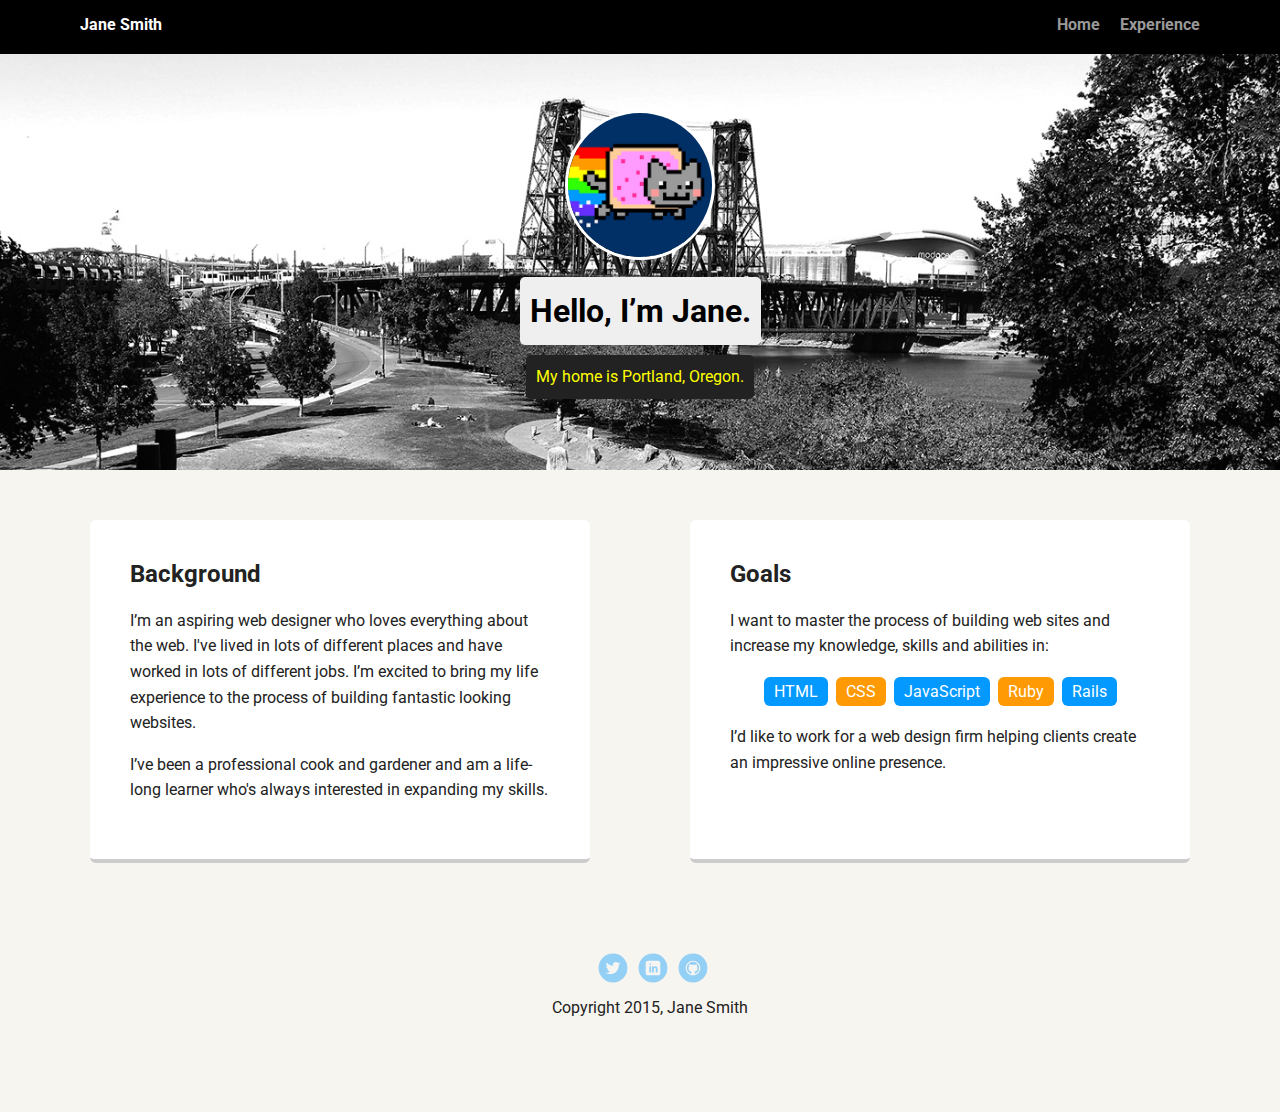
==== index.html @ ca8f7e8f "Added Project 1 files" ====
<!doctype html>
<html lang="en">
<head>
  <meta charset="utf-8">
  <title>Jane Smith's Profile</title>
  <meta name="viewport" content="width=device-width, initial-scale=1.0">
  <link rel="stylesheet" href="styles.css">
  <link href="https://fonts.googleapis.com/css?family=Muli%7CRoboto:400,300,500,700,900" rel="stylesheet"></head>
  <body>

    <div class="main-nav">
        <ul class="nav">
          <li class="name">Jane Smith</li>
          <li><a href="#">Home</a></li>
          <li><a href="#">Experience</a></li>
        </ul>
    </div>

    <header>
      <img src="images/me.png" alt="Drawing of Jane Smith" class="profile-image">
      <h1 class="tag name">Hello, I’m Jane.</h1>
      <p class="tag location">My home is Portland, Oregon.</p>
    </header>

    <main class="flex">
      <div class="card">
        <h2>Background</h2>
        <p>I’m an aspiring web designer who loves everything about the web. I've lived in lots of different places and have worked in lots of different jobs. I’m excited to bring my life experience to the process of building fantastic looking websites.</p>
        <p>I’ve been a professional cook and gardener and am a life-long learner who's always interested in expanding my skills.</p>
      </div> 

      <div class="card">
        <h2>Goals</h2>
        <p>I want to master the process of building web sites and increase my knowledge, skills and abilities in:</p>
        <ul class="skills">
          <li>HTML</li>
          <li>CSS</li>
          <li>JavaScript</li>
          <li>Ruby</li>
          <li>Rails</li>
        </ul>
        <p>I’d like to work for a web design firm helping clients create an impressive online presence.</p>
      </div> 

    </main>
    <footer>
      <ul>
        <li><a href="#" class="social twitter">Twitter</a></li>
        <li><a href="#" class="social linkedin">LinkedIn</a></li>
        <li><a href="#" class="social github">Github</a></li>
      </ul>
      <p class="copyright">Copyright 2015, Jane Smith</p>
    </footer>
  </body>
  </html>
---- styles.css ----
/* Global Layout Set-up */
* { 
  box-sizing: border-box;
}
  
body {
  margin: 0;
  padding: 0;
  text-align: center;
  font-family: 'Roboto', sans-serif;
  color: #222;
  background: #f7f5f0;
}
/* Link Styles */

a {
  text-decoration: none;
  color: #999;
}
a:hover {
  color: #6633ff;
}

/* Section Styles */

.main-nav {
  width: 100%;
  background: black;
  min-height: 30px;
  padding: 10px;
  position: fixed;
  text-align: center;
}
.nav {
  display: flex;
  justify-content: space-around;
  font-weight: 700;
  list-style-type: none;
  margin: 0 auto;
  padding: 0;
}

.nav .name {
    display: block;
    margin-right: auto;
    color: white;
}
.nav li {
  padding: 5px 10px 10px 10px;
}
.nav a {
  transition: all .5s;
}
.nav a:hover {
  color: white
}

header {
  text-align: center;
  background: url('images/portland.jpg') no-repeat top center ;
  background-size: cover;
  overflow: hidden;
  padding-top: 60px;
}
header {
  line-height: 1.5;
}
header .profile-image {
  margin-top: 50px;
  width: 150px;
  height: 150px;
  border-radius: 50%;
  border: 3px solid white;
  transition: all .5s;
}
header .profile-image:hover {
  transform: scale(1.2) rotate(5deg);
}
.tag {
  background-color: #efefef;
  color: black;
  padding: 10px;
  border-radius: 5px;
  display: table;
  margin: 10px auto;
} 
.location {
  background-color: #222;
  color: yellow;
}
.card {
  margin: 30px;
  padding: 20px 40px 40px;
  max-width: 500px;
  text-align: left;
  background: #fff;
  border-bottom: 4px solid #ccc;
  border-radius: 6px;
  transition: all .5s;
}
.card:hover {
  border-color: #ff99ff;
}

ul.skills {
  padding: 0;
  text-align: center;
}

.skills li {
  border-radius: 6px;
  display: inline-block;
  background: #ff9904;
  color: white;
  padding: 5px 10px;
  margin: 2px;
}

.skills li:nth-child(odd) {
  background: #0399ff;
}

footer {
  width: 100%;
  min-height: 30px;
  padding: 20px 0 40px 20px;
}

footer .copyright {
  top: -8px;
  font-size: .75em;
}

footer ul {
  list-style-type: none;
  margin: 0;
  padding: 0;
}

footer ul li {
  display: inline-block;
}

a.social {
  display: inline-block;
  text-indent: -9999px;
  margin-left: 5px;
  width: 30px;
  height: 30px;
  background-size: 30px 30px;
  opacity: .4;
  transition: all .5s;
}
a.twitter {
  background-image: url(images/twitter.svg);
}
a.linkedin {
  background-image: url(images/linkedin.svg);
}
a.github {
  background-image: url(images/github.svg);
}
a.social:hover {
  opacity: 1;
}
.clearfix {
  clear: both;
}

/* Styles for larger screens */
@media screen and (min-width: 720px) {
  
  .flex {
      display: -ms-flexbox;      /* TWEENER - IE 10 */
      display: flex; 
      max-width: 1200px;
      -ms-flex-pack: distribute;
      justify-content: space-around;
      margin: 0 auto;
  }

  header {
    min-height: 470px;
  }

  .nav {
    max-width: 1200px;
    padding: 0 30px;
  }


  main {
    padding-top: 20px;
  }

  main p {
    line-height: 1.6em;
  }

  footer {
    font-size: 1.3em;
    max-width: 1200px;
    margin: 40px auto;
  }

}
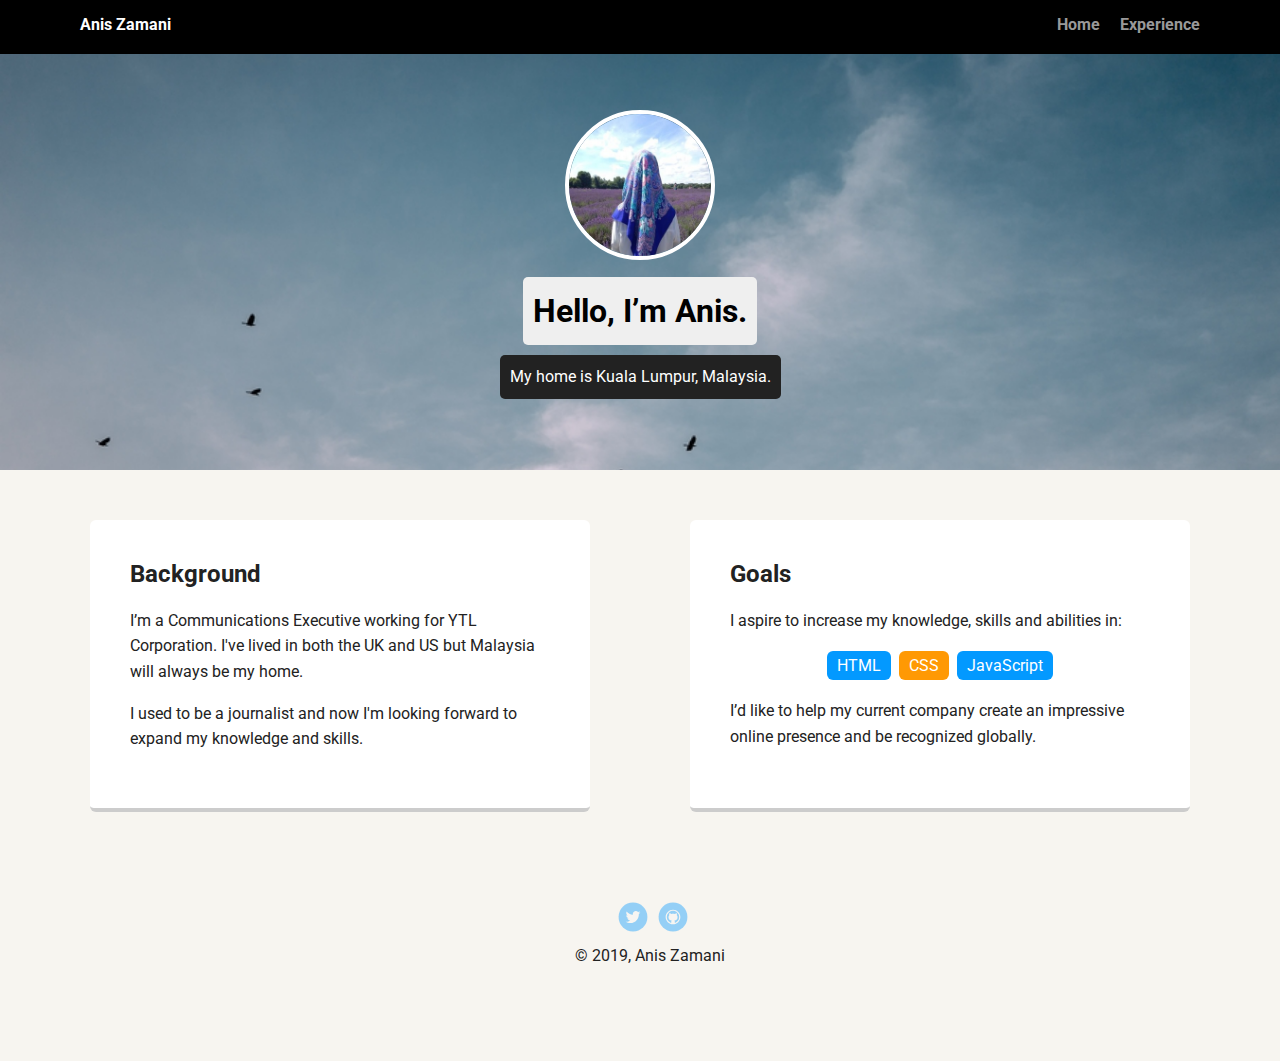
==== commit 1845004e: "Updated index file" ====
--- a/index.html
+++ b/index.html
@@ -2,7 +2,7 @@
 <html lang="en">
 <head>
   <meta charset="utf-8">
-  <title>Jane Smith's Profile</title>
+  <title>Anis Zamani's Profile</title>
   <meta name="viewport" content="width=device-width, initial-scale=1.0">
   <link rel="stylesheet" href="styles.css">
   <link href="https://fonts.googleapis.com/css?family=Muli%7CRoboto:400,300,500,700,900" rel="stylesheet"></head>
@@ -10,46 +10,43 @@
 
     <div class="main-nav">
         <ul class="nav">
-          <li class="name">Jane Smith</li>
-          <li><a href="#">Home</a></li>
-          <li><a href="#">Experience</a></li>
+          <li class="name">Anis Zamani</li>
+          <li><a href="index.html">Home</a></li>
+          <li><a href="experience.html">Experience</a></li>
         </ul>
     </div>
 
     <header>
-      <img src="images/me.png" alt="Drawing of Jane Smith" class="profile-image">
-      <h1 class="tag name">Hello, I’m Jane.</h1>
-      <p class="tag location">My home is Portland, Oregon.</p>
+      <img src="images/az.jpg" alt="Picture of Anis Zamani" class="profile-image">
+      <h1 class="tag name">Hello, I’m Anis.</h1>
+      <p class="tag location">My home is Kuala Lumpur, Malaysia.</p>
     </header>
 
     <main class="flex">
       <div class="card">
         <h2>Background</h2>
-        <p>I’m an aspiring web designer who loves everything about the web. I've lived in lots of different places and have worked in lots of different jobs. I’m excited to bring my life experience to the process of building fantastic looking websites.</p>
-        <p>I’ve been a professional cook and gardener and am a life-long learner who's always interested in expanding my skills.</p>
-      </div> 
+        <p>I’m a Communications Executive working for YTL Corporation. I've lived in both the UK and US but Malaysia will always be my home.</p>
+        <p>I used to be a journalist and now I'm looking forward to expand my knowledge and skills.</p>
+      </div>
 
       <div class="card">
         <h2>Goals</h2>
-        <p>I want to master the process of building web sites and increase my knowledge, skills and abilities in:</p>
+        <p>I aspire to increase my knowledge, skills and abilities in:</p>
         <ul class="skills">
           <li>HTML</li>
           <li>CSS</li>
           <li>JavaScript</li>
-          <li>Ruby</li>
-          <li>Rails</li>
         </ul>
-        <p>I’d like to work for a web design firm helping clients create an impressive online presence.</p>
-      </div> 
+        <p>I’d like to help my current company create an impressive online presence and be recognized globally.</p>
+      </div>
 
     </main>
     <footer>
       <ul>
-        <li><a href="#" class="social twitter">Twitter</a></li>
-        <li><a href="#" class="social linkedin">LinkedIn</a></li>
-        <li><a href="#" class="social github">Github</a></li>
+        <li><a href="https://twitter.com/anis_ahz" class="social twitter">Twitter</a></li>
+        <li><a href="https://github.com/aniszamani" class="social github">Github</a></li>
       </ul>
-      <p class="copyright">Copyright 2015, Jane Smith</p>
+      <p class="copyright">&copy; 2019, Anis Zamani</p>
     </footer>
   </body>
   </html>
--- a/styles.css
+++ b/styles.css
@@ -1,8 +1,8 @@
 /* Global Layout Set-up */
-* { 
+* {
   box-sizing: border-box;
 }
-  
+
 body {
   margin: 0;
   padding: 0;
@@ -57,7 +57,7 @@
 
 header {
   text-align: center;
-  background: url('images/portland.jpg') no-repeat top center ;
+  background: url('images/background.jpg') no-repeat top center ;
   background-size: cover;
   overflow: hidden;
   padding-top: 60px;
@@ -70,11 +70,11 @@
   width: 150px;
   height: 150px;
   border-radius: 50%;
-  border: 3px solid white;
+  border: 4px solid white;
   transition: all .5s;
 }
 header .profile-image:hover {
-  transform: scale(1.2) rotate(5deg);
+  transform: scale(1.1) rotate(360deg);
 }
 .tag {
   background-color: #efefef;
@@ -83,10 +83,10 @@
   border-radius: 5px;
   display: table;
   margin: 10px auto;
-} 
+}
 .location {
   background-color: #222;
-  color: yellow;
+  color: white;
 }
 .card {
   margin: 30px;
@@ -169,10 +169,10 @@
 
 /* Styles for larger screens */
 @media screen and (min-width: 720px) {
-  
+
   .flex {
       display: -ms-flexbox;      /* TWEENER - IE 10 */
-      display: flex; 
+      display: flex;
       max-width: 1200px;
       -ms-flex-pack: distribute;
       justify-content: space-around;
@@ -204,4 +204,3 @@
   }
 
 }
-
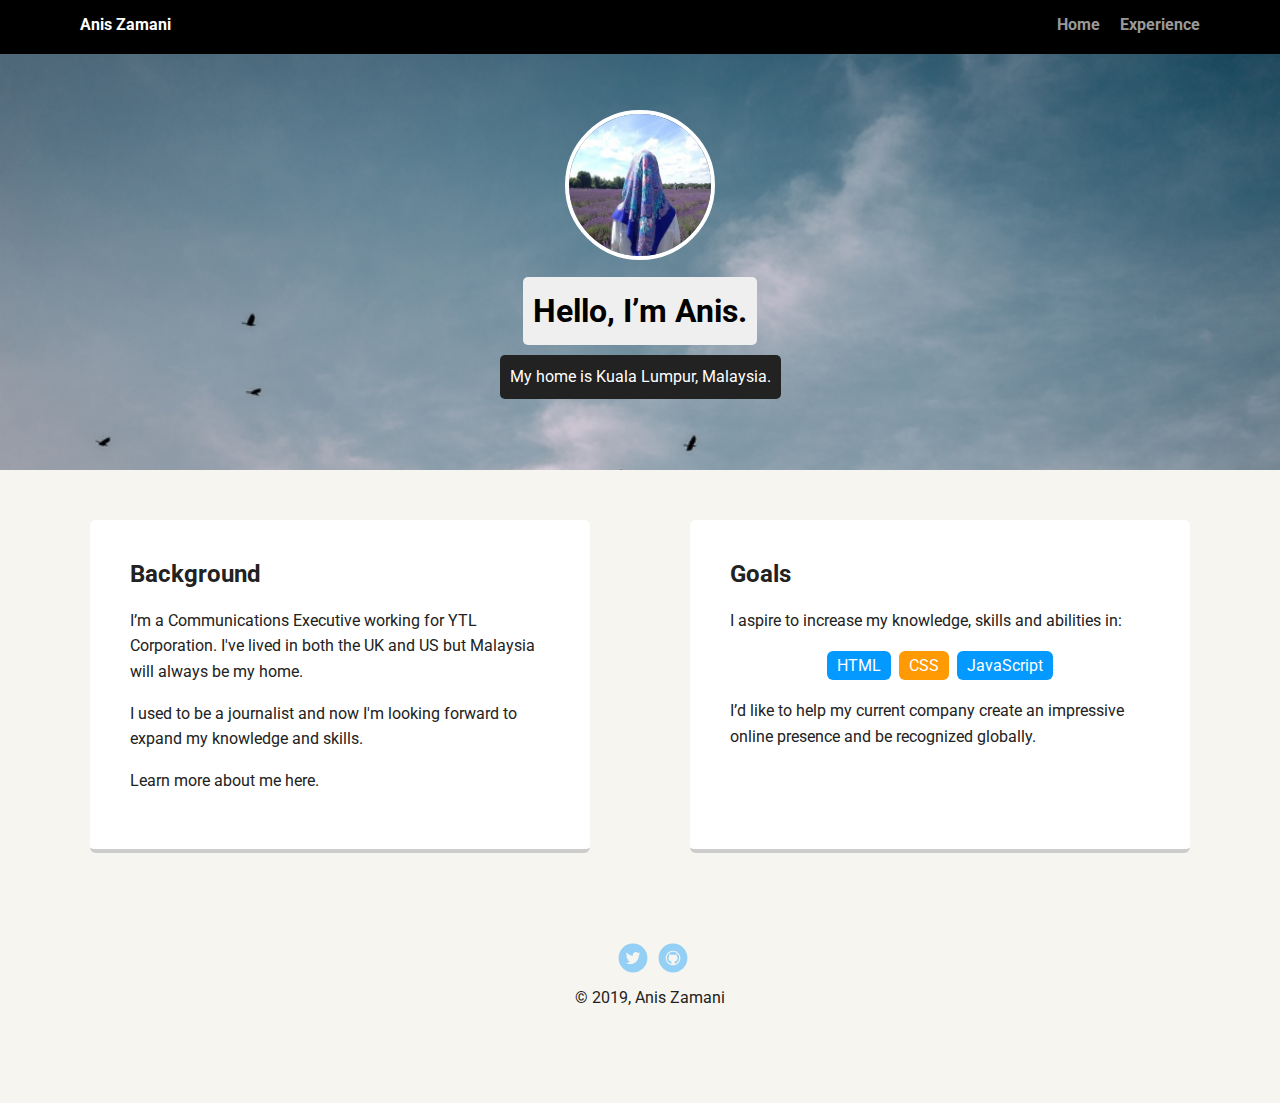
==== commit 3a22df74: "Updated background" ====
--- a/index.html
+++ b/index.html
@@ -27,6 +27,7 @@
         <h2>Background</h2>
         <p>I’m a Communications Executive working for YTL Corporation. I've lived in both the UK and US but Malaysia will always be my home.</p>
         <p>I used to be a journalist and now I'm looking forward to expand my knowledge and skills.</p>
+        <p>Learn more about me here.</p>
       </div>
 
       <div class="card">
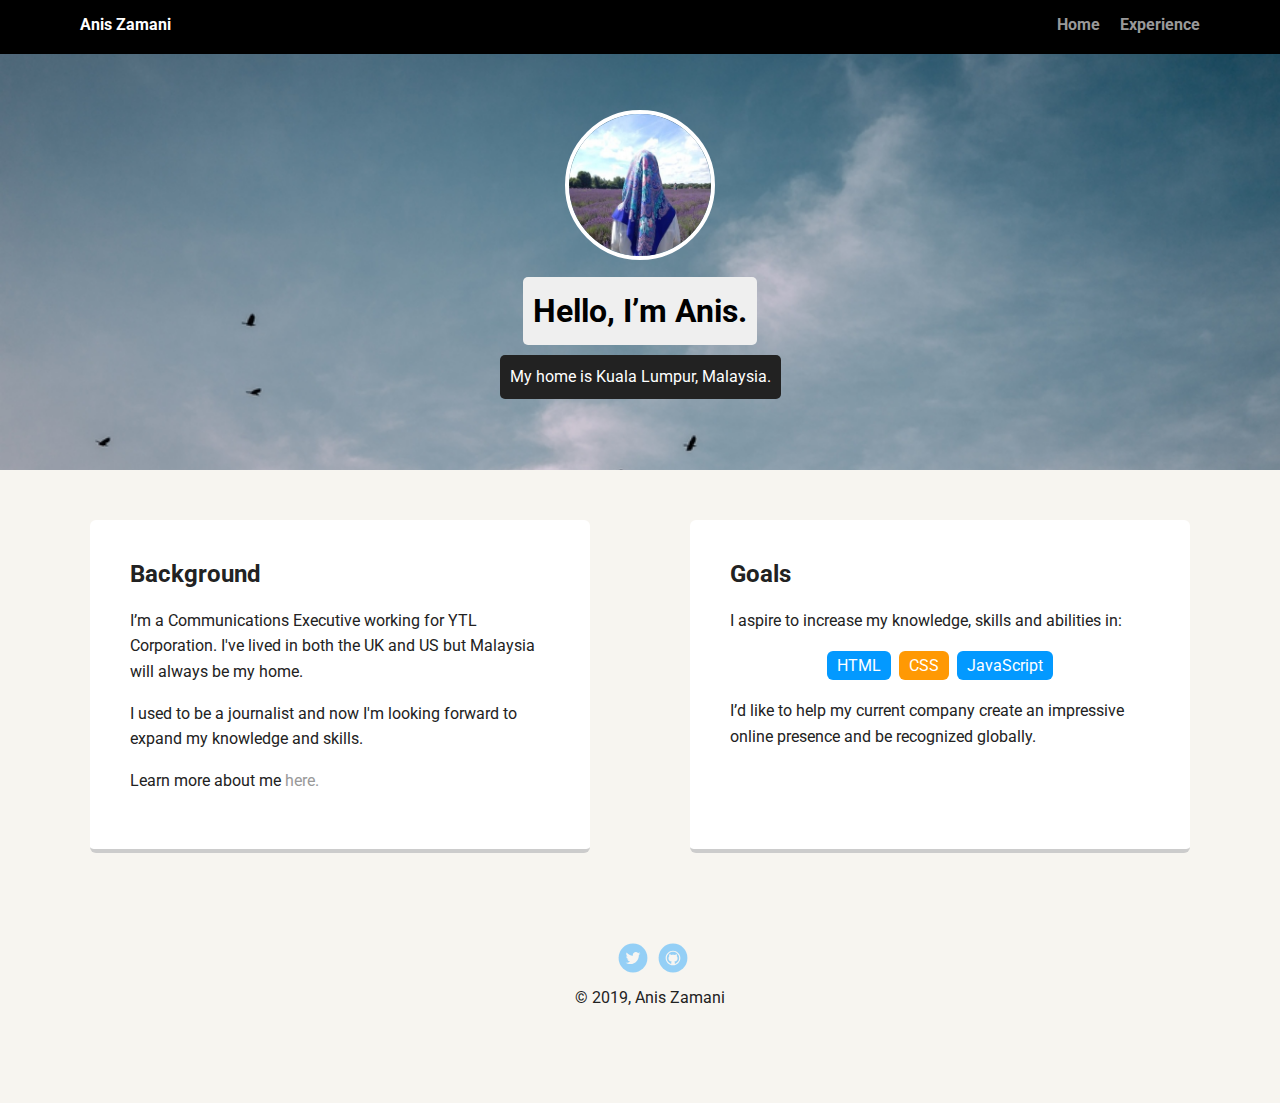
==== commit ba402731: "Update link" ====
--- a/index.html
+++ b/index.html
@@ -27,7 +27,7 @@
         <h2>Background</h2>
         <p>I’m a Communications Executive working for YTL Corporation. I've lived in both the UK and US but Malaysia will always be my home.</p>
         <p>I used to be a journalist and now I'm looking forward to expand my knowledge and skills.</p>
-        <p>Learn more about me here.</p>
+        <p>Learn more about me <a href="experience.html">here.</a></p>
       </div>
 
       <div class="card">
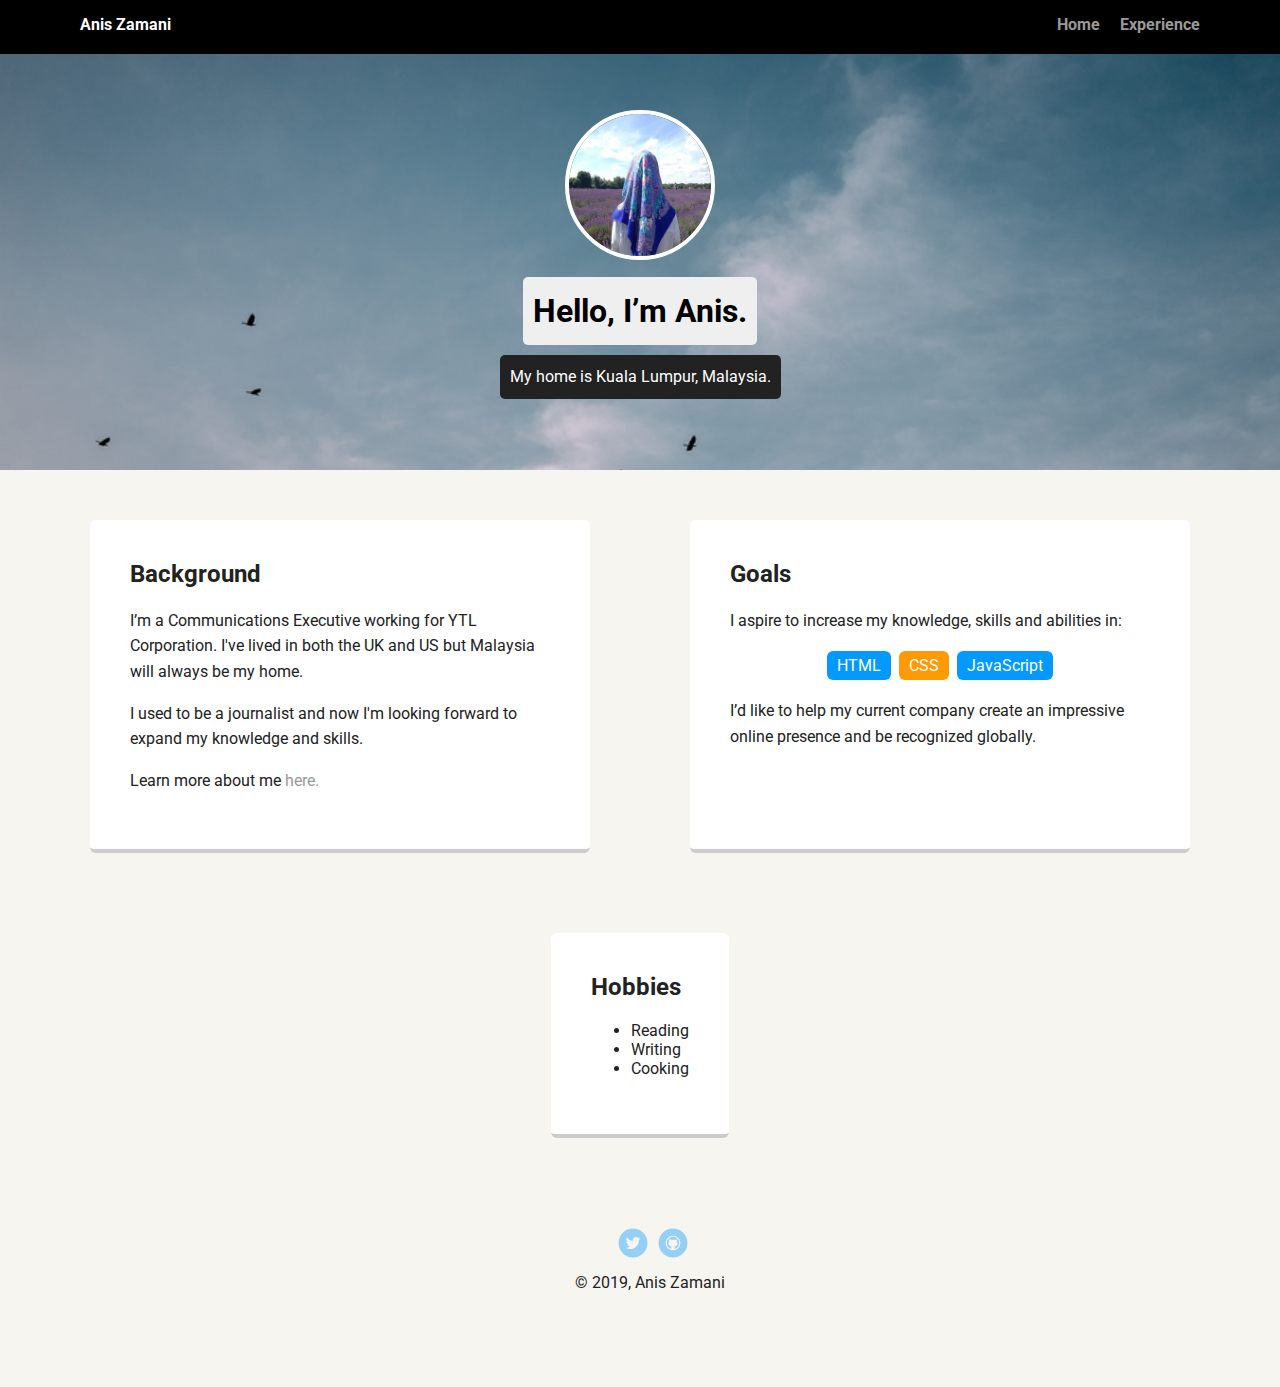
==== commit 047a8e23: "Added hobbies" ====
--- a/index.html
+++ b/index.html
@@ -40,6 +40,17 @@
         </ul>
         <p>I’d like to help my current company create an impressive online presence and be recognized globally.</p>
       </div>
+    </main>
+    
+    <main class="flex">
+      <div class="card">
+        <h2>Hobbies</h2>
+        <ul>
+          <li>Reading</li>
+          <li>Writing</li>
+          <li>Cooking</li>
+        </ul>
+      </div>
 
     </main>
     <footer>
--- a/styles.css
+++ b/styles.css
@@ -154,9 +154,6 @@
 a.twitter {
   background-image: url(images/twitter.svg);
 }
-a.linkedin {
-  background-image: url(images/linkedin.svg);
-}
 a.github {
   background-image: url(images/github.svg);
 }
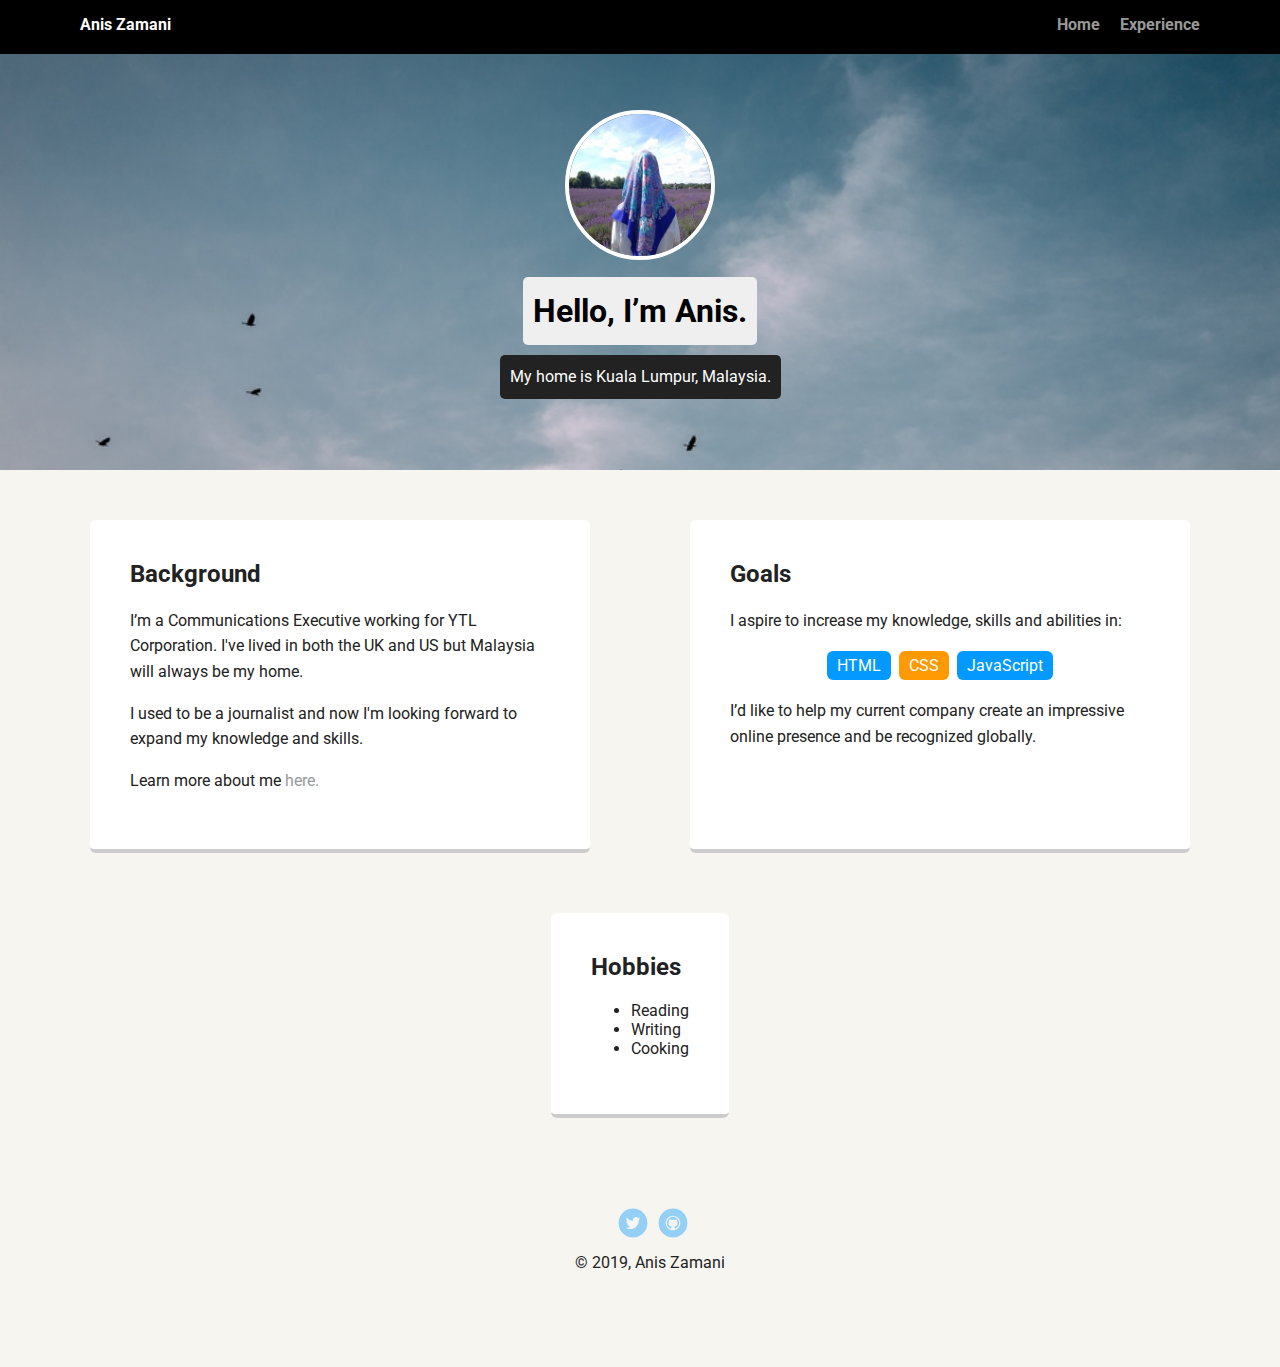
==== commit 3c9ef1bd: "Changed main to article" ====
--- a/index.html
+++ b/index.html
@@ -41,8 +41,8 @@
         <p>I’d like to help my current company create an impressive online presence and be recognized globally.</p>
       </div>
     </main>
-    
-    <main class="flex">
+
+    <article class="flex">
       <div class="card">
         <h2>Hobbies</h2>
         <ul>
@@ -52,7 +52,7 @@
         </ul>
       </div>
 
-    </main>
+    </article>
     <footer>
       <ul>
         <li><a href="https://twitter.com/anis_ahz" class="social twitter">Twitter</a></li>
